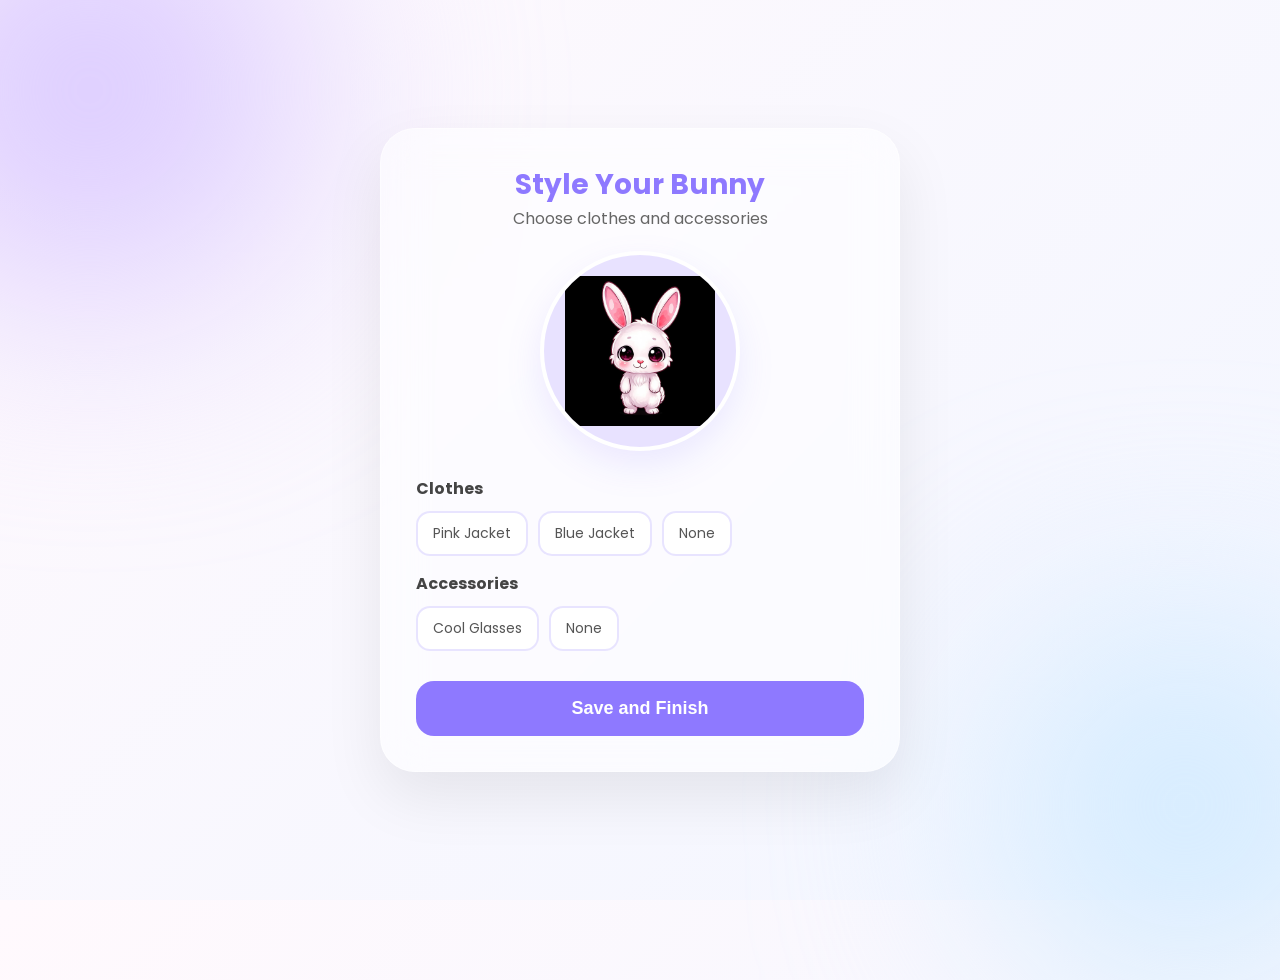
==== pages/bunny-creator.html @ 3055d438 "home page" ====
<!doctype html>
<html lang="en">
  <head>
    <meta charset="UTF-8" />
    <meta name="viewport" content="width=device-width, initial-scale=1.0" />
    <title>Bunnycloud - Customize Your Bunny</title>
    <link rel="stylesheet" href="../css/intro.css" />
    <link rel="stylesheet" href="../css/bunny-creator.css" />
  </head>
  <body>
    <div class="intro">
      <div class="intro-content creator-card">
        <h2 class="creator-title">Style Your Bunny</h2>
        <p class="creator-subtitle">Choose clothes and accessories</p>

        <div class="bunny-preview-container" id="bunnyPreview">
          <img
            src="../images/bunny-base.jpg"
            alt="Base Bunny"
            class="layer base-bunny"
          />

          <img
            src=""
            alt="Jacket"
            id="layerJacket"
            class="layer clothing-layer"
            style="display: none"
          />
          <img
            src=""
            alt="Glasses"
            id="layerGlasses"
            class="layer clothing-layer"
            style="display: none"
          />
        </div>

        <div class="creator-tabs">
          <div class="custom-section">
            <h3>Clothes</h3>
            <div class="options-grid">
              <button
                class="style-option"
                data-type="jacket"
                data-src="../images/jacket1.png"
              >
                Pink Jacket
              </button>
              <button
                class="style-option"
                data-type="jacket"
                data-src="../images/jacket2.png"
              >
                Blue Jacket
              </button>
              <button class="style-option" data-type="jacket" data-src="">
                None
              </button>
            </div>
          </div>

          <div class="custom-section">
            <h3>Accessories</h3>
            <div class="options-grid">
              <button
                class="style-option"
                data-type="glasses"
                data-src="../images/glasses1.png"
              >
                Cool Glasses
              </button>
              <button class="style-option" data-type="glasses" data-src="">
                None
              </button>
            </div>
          </div>
        </div>

        <button id="finishButton">Save and Finish</button>
      </div>
    </div>

    <script src="../js/bunny-creator.js"></script>
  </body>
</html>
---- css/intro.css ----
@import url("https://fonts.googleapis.com/css2?family=Poppins:wght@300;400;500;600;700&display=swap");

* {
  margin: 0;
  padding: 0;
  box-sizing: border-box;
}

body {
  font-family: "Poppins", sans-serif;
  overflow: hidden;
  background: linear-gradient(135deg, #fff9fd, #f2f6ff);
}

/* 1. SPLASH SCREEN (Uvítacia obrazovka) */
.splash-container {
  position: fixed;
  top: 0;
  left: 0;
  width: 100%;
  height: 100vh;
  background: #ffffff;
  display: flex;
  justify-content: center;
  align-items: center;
  z-index: 9999;
  transition:
    opacity 0.8s ease,
    visibility 0.8s ease; /* Plynulejšie zmiznutie */
}

.splash-logo-wrapper {
  text-align: center;
  animation: zoomAndFadeIn 1.5s ease-in-out forwards;
}

/* Tvoje zväčšené logo na úvodnej obrazovke */
.bunny-logo-img {
  width: 320px; /* Tu sme ho zväčšili z 180px na 320px */
  height: auto;
  border-radius: 35px;
  margin-bottom: 25px;
  box-shadow: 0 20px 50px rgba(142, 121, 255, 0.12);
}

.splash-title {
  font-size: 42px;
  font-weight: 700;
  color: #8e79ff;
  letter-spacing: -1px;
}

/* 2. INTRO (Hlavná obrazovka po načítaní) */
.intro {
  width: 100%;
  height: 100vh;
  display: flex;
  justify-content: center;
  align-items: center;
  position: relative;
  transition: opacity 0.8s ease;
}

/* Rozmazané pastelové kruhy na pozadí */
.intro::before {
  content: "";
  position: absolute;
  width: 420px;
  height: 420px;
  background: #d9c8ff;
  border-radius: 50%;
  filter: blur(120px);
  top: -120px;
  left: -120px;
  animation: float1 12s ease-in-out infinite;
}

.intro::after {
  content: "";
  position: absolute;
  width: 350px;
  height: 350px;
  background: #cde9ff;
  border-radius: 50%;
  filter: blur(120px);
  bottom: -80px;
  right: -80px;
  animation: float2 10s ease-in-out infinite;
}

/* Biela karta v strede */
.intro-content {
  position: relative;
  z-index: 2;
  width: 470px;
  padding: 45px;
  border-radius: 35px;
  background: rgba(255, 255, 255, 0.55);
  backdrop-filter: blur(22px);
  border: 1px solid rgba(255, 255, 255, 0.45);
  box-shadow: 0 25px 60px rgba(0, 0, 0, 0.08);
  text-align: center;
  animation: fadeUp 1.1s ease;
}

/* Tvoje logo na bielej karte - tiež zväčšené */
.intro-logo-img {
  width: 140px; /* Tu sme ho zväčšili z 90px na 140px */
  height: auto;
  border-radius: 20px;
  margin-bottom: 20px;
  box-shadow: 0 10px 25px rgba(142, 121, 255, 0.1);
}

.logo {
  font-size: 48px;
  font-weight: 700;
  color: #8e79ff;
  letter-spacing: -2px;
}

.subtitle {
  margin-top: 10px;
  color: #555;
  font-size: 18px;
  line-height: 1.6;
}

#startButton {
  margin-top: 35px;
  width: 100%;
  height: 58px;
  border: none;
  border-radius: 18px;
  background: #8e79ff;
  color: white;
  font-size: 18px;
  font-weight: 600;
  cursor: pointer;
  transition: 0.35s;
}

#startButton:hover {
  transform: translateY(-4px);
  box-shadow: 0 15px 35px rgba(142, 121, 255, 0.35);
}

/* Pomocné triedy pre JavaScript prechody */
.hidden {
  opacity: 0;
  visibility: hidden;
  pointer-events: none;
}

/* ANIMÁCIE */
@keyframes fadeUp {
  from {
    opacity: 0;
    transform: translateY(40px);
  }
  to {
    opacity: 1;
    transform: translateY(0);
  }
}

@keyframes zoomAndFadeIn {
  0% {
    opacity: 0;
    transform: scale(0.85);
  }
  50% {
    opacity: 1;
    transform: scale(1);
  }
  100% {
    opacity: 1;
    transform: scale(1.02);
  }
}

@keyframes float1 {
  0% {
    transform: translate(0, 0);
  }
  50% {
    transform: translate(40px, 30px);
  }
  100% {
    transform: translate(0, 0);
  }
}

@keyframes float2 {
  0% {
    transform: translate(0, 0);
  }
  50% {
    transform: translate(-35px, -25px);
  }
  100% {
    transform: translate(0, 0);
  }
}
---- css/bunny-creator.css ----
.creator-card {
  width: 520px !important;
  padding: 35px !important;
}

.creator-title {
  font-size: 28px;
  color: #8e79ff;
  font-weight: 700;
}

.creator-subtitle {
  color: #666;
  font-size: 16px;
  margin-bottom: 20px;
}

/* Kontajner, v ktorom sa ukladajú vrstvy na seba */
.bunny-preview-container {
  width: 200px;
  height: 200px;
  margin: 0 auto 25px;
  background: #e8e2ff; /* Základná fialkastá farba */
  border-radius: 50%;
  position: relative;
  overflow: hidden;
  border: 4px solid white;
  box-shadow: 0 15px 35px rgba(142, 121, 255, 0.15);
}

/* Všetky vrstvy sú na sebe */
.layer {
  position: absolute;
  top: 50%;
  left: 50%;
  transform: translate(-50%, -50%);
  width: 150px;
  height: auto;
  transition: all 0.3s ease;
}

.base-bunny {
  z-index: 1;
}

.clothing-layer {
  z-index: 2; /* Oblečenie ide pred zajačika */
}

.creator-tabs {
  text-align: left;
  margin-bottom: 30px;
}

.custom-section h3 {
  font-size: 16px;
  color: #444;
  margin-bottom: 10px;
  margin-top: 15px;
}

.options-grid {
  display: flex;
  gap: 10px;
}

.style-option {
  background: white;
  border: 2px solid rgba(142, 121, 255, 0.2);
  padding: 10px 15px;
  border-radius: 14px;
  cursor: pointer;
  font-family: "Poppins", sans-serif;
  font-size: 14px;
  color: #555;
  transition: 0.2s;
}

.style-option:hover {
  border-color: #8e79ff;
  color: #8e79ff;
}

.style-option.active {
  background: #8e79ff;
  border-color: #8e79ff;
  color: white;
}

#finishButton {
  width: 100%;
  height: 55px;
  border: none;
  border-radius: 18px;
  background: #8e79ff;
  color: white;
  font-size: 18px;
  font-weight: 600;
  cursor: pointer;
  transition: 0.3s;
}
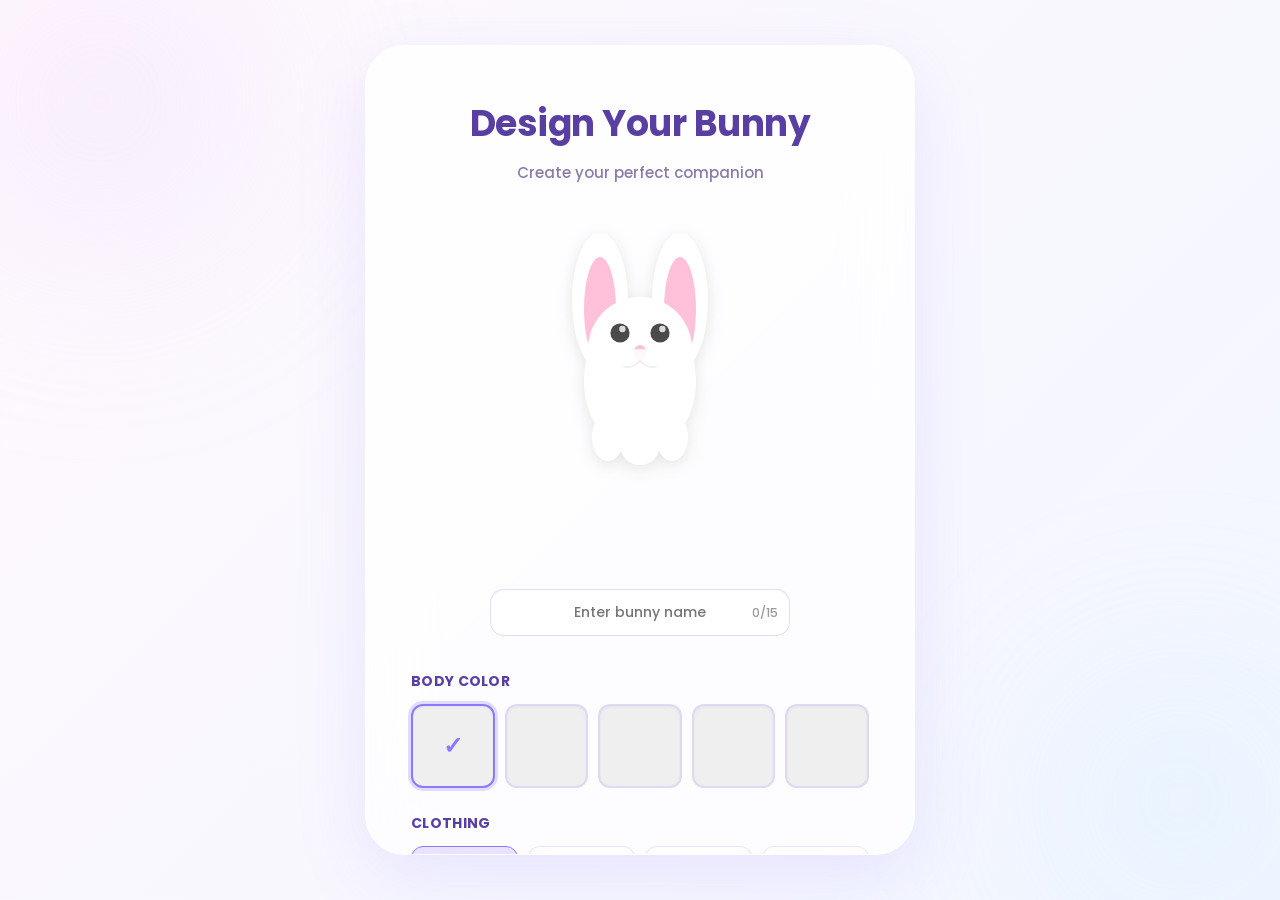
==== commit f64f741e: "add" ====
--- a/pages/bunny-creator.html
+++ b/pages/bunny-creator.html
@@ -3,81 +3,180 @@
   <head>
     <meta charset="UTF-8" />
     <meta name="viewport" content="width=device-width, initial-scale=1.0" />
-    <title>Bunnycloud - Customize Your Bunny</title>
+    <title>Bunnycloud - Create Your Bunny</title>
     <link rel="stylesheet" href="../css/intro.css" />
     <link rel="stylesheet" href="../css/bunny-creator.css" />
+    <link
+      href="https://fonts.googleapis.com/css2?family=Poppins:wght@300;400;500;600;700&display=swap"
+      rel="stylesheet"
+    />
   </head>
   <body>
-    <div class="intro">
-      <div class="intro-content creator-card">
-        <h2 class="creator-title">Style Your Bunny</h2>
-        <p class="creator-subtitle">Choose clothes and accessories</p>
-
-        <div class="bunny-preview-container" id="bunnyPreview">
-          <img
-            src="../images/bunny-base.jpg"
-            alt="Base Bunny"
-            class="layer base-bunny"
-          />
-
-          <img
-            src=""
-            alt="Jacket"
-            id="layerJacket"
-            class="layer clothing-layer"
-            style="display: none"
-          />
-          <img
-            src=""
-            alt="Glasses"
-            id="layerGlasses"
-            class="layer clothing-layer"
-            style="display: none"
-          />
+    <div class="creator-container">
+      <div class="creator-card">
+        <!-- Header -->
+        <div class="creator-header">
+          <h1 class="creator-title">Design Your Bunny</h1>
+          <p class="creator-subtitle">Create your perfect companion</p>
         </div>
 
-        <div class="creator-tabs">
-          <div class="custom-section">
-            <h3>Clothes</h3>
+        <!-- Bunny Preview -->
+        <div class="bunny-section">
+          <div class="bunny-preview-box">
+            <!-- SVG Bunny Avatar -->
+            <svg viewBox="0 0 300 380" class="bunny-svg" id="bunnySVG">
+              <!-- Body -->
+              <ellipse cx="150" cy="180" rx="70" ry="90" id="bunnyBody" fill="#ffffff" stroke="none" />
+              
+              <!-- Left Ear -->
+              <g id="earLeft">
+                <ellipse cx="100" cy="80" rx="35" ry="85" id="earLeftOuter" fill="#ffffff" stroke="none" />
+                <ellipse cx="100" cy="90" rx="20" ry="65" id="earLeftInner" fill="#ffc0d9" stroke="none" />
+              </g>
+              
+              <!-- Right Ear -->
+              <g id="earRight">
+                <ellipse cx="200" cy="80" rx="35" ry="85" id="earRightOuter" fill="#ffffff" stroke="none" />
+                <ellipse cx="200" cy="90" rx="20" ry="65" id="earRightInner" fill="#ffc0d9" stroke="none" />
+              </g>
+              
+              <!-- Head Circle -->
+              <circle cx="150" cy="140" r="65" id="bunnyHead" fill="#ffffff" stroke="none" />
+              
+              <!-- Eyes -->
+              <g id="eyes">
+                <circle cx="125" cy="120" r="12" id="eyeLeft" fill="#4a4a4a" stroke="none" />
+                <circle cx="175" cy="120" r="12" id="eyeRight" fill="#4a4a4a" stroke="none" />
+                <!-- Eye shine -->
+                <circle cx="128" cy="115" r="4" id="shineLeft" fill="#ffffff" stroke="none" opacity="0.8" />
+                <circle cx="178" cy="115" r="4" id="shineRight" fill="#ffffff" stroke="none" opacity="0.8" />
+              </g>
+              
+              <!-- Nose -->
+              <ellipse cx="150" cy="145" rx="8" ry="10" id="bunnyNose" fill="#ffc0d9" stroke="none" />
+              
+              <!-- Mouth -->
+              <g id="mouth">
+                <path d="M 150 155 Q 140 165 130 162" stroke="#4a4a4a" stroke-width="2" fill="none" stroke-linecap="round" />
+                <path d="M 150 155 Q 160 165 170 162" stroke="#4a4a4a" stroke-width="2" fill="none" stroke-linecap="round" />
+              </g>
+              
+              <!-- Body accent (belly) -->
+              <ellipse cx="150" cy="200" rx="45" ry="60" id="bunnyBelly" fill="#ffffff" opacity="0.9" stroke="none" />
+              
+              <!-- Tail -->
+              <circle cx="150" cy="260" r="25" id="bunnyTail" fill="#ffffff" stroke="none" />
+              
+              <!-- Paws -->
+              <g id="paws">
+                <ellipse cx="110" cy="250" rx="20" ry="30" id="pawLeft" fill="#ffffff" stroke="none" />
+                <ellipse cx="190" cy="250" rx="20" ry="30" id="pawRight" fill="#ffffff" stroke="none" />
+              </g>
+              
+              <!-- Clothing Layer - Shirt -->
+              <g id="clothingShirt" opacity="0" pointer-events="none">
+                <rect x="105" y="170" width="90" height="80" rx="10" id="shirtBody" fill="#ff69b4" stroke="none" />
+                <ellipse cx="135" cy="175" rx="8" ry="12" id="shirtSleeveLeft" fill="#ff69b4" stroke="none" />
+                <ellipse cx="165" cy="175" rx="8" ry="12" id="shirtSleeveRight" fill="#ff69b4" stroke="none" />
+              </g>
+              
+              <!-- Clothing Layer - Hoodie -->
+              <g id="clothingHoodie" opacity="0" pointer-events="none">
+                <path d="M 100 160 Q 100 140 150 130 Q 200 140 200 160 L 200 240 Q 200 250 190 250 L 110 250 Q 100 250 100 240 Z" id="hoodieBody" fill="#9370db" stroke="none" />
+                <circle cx="120" cy="170" r="8" id="hoodieTieLeft" fill="#9370db" stroke="none" />
+                <circle cx="180" cy="170" r="8" id="hoodieTieRight" fill="#9370db" stroke="none" />
+              </g>
+              
+              <!-- Clothing Layer - Dress -->
+              <g id="clothingDress" opacity="0" pointer-events="none">
+                <path d="M 110 180 L 95 280 Q 95 290 105 290 L 195 290 Q 205 290 205 280 L 190 180 Z" id="dressBody" fill="#ff1493" stroke="none" />
+                <path d="M 115 190 L 110 280" stroke="#ff69b4" stroke-width="2" fill="none" />
+                <path d="M 150 190 L 150 280" stroke="#ff69b4" stroke-width="2" fill="none" />
+                <path d="M 185 190 L 190 280" stroke="#ff69b4" stroke-width="2" fill="none" />
+              </g>
+              
+              <!-- Accessories - Glasses -->
+              <g id="accessoriesGlasses" opacity="0" pointer-events="none">
+                <g id="glassFrame">
+                  <rect x="105" y="105" width="25" height="20" rx="5" id="glassLeftFrame" fill="none" stroke="#333333" stroke-width="2" />
+                  <rect x="170" y="105" width="25" height="20" rx="5" id="glassRightFrame" fill="none" stroke="#333333" stroke-width="2" />
+                  <line x1="130" y1="115" x2="170" y2="115" stroke="#333333" stroke-width="2" />
+                </g>
+              </g>
+              
+              <!-- Accessories - Crown -->
+              <g id="accessoriesCrown" opacity="0" pointer-events="none">
+                <path d="M 100 60 L 120 40 L 135 50 L 150 30 L 165 50 L 180 40 L 200 60 L 195 75 L 105 75 Z" id="crownBody" fill="#ffd700" stroke="none" />
+                <circle cx="120" cy="35" r="5" id="crownJewel1" fill="#ff1493" stroke="none" />
+                <circle cx="150" cy="25" r="6" id="crownJewel2" fill="#ff1493" stroke="none" />
+                <circle cx="180" cy="35" r="5" id="crownJewel3" fill="#ff1493" stroke="none" />
+              </g>
+              
+              <!-- Accessories - Headphones -->
+              <g id="accessoriesHeadphones" opacity="0" pointer-events="none">
+                <path d="M 120 85 Q 120 60 150 60 Q 180 60 180 85" id="headphonesArc" fill="none" stroke="#333333" stroke-width="4" stroke-linecap="round" />
+                <circle cx="120" cy="90" r="12" id="headphonesLeft" fill="#333333" stroke="none" />
+                <circle cx="180" cy="90" r="12" id="headphonesRight" fill="#333333" stroke="none" />
+                <circle cx="120" cy="90" r="6" id="headphonesLeftSpeaker" fill="#ff1493" stroke="none" />
+                <circle cx="180" cy="90" r="6" id="headphonesRightSpeaker" fill="#ff1493" stroke="none" />
+              </g>
+            </svg>
+          </div>
+
+          <!-- Bunny Name Input -->
+          <div class="bunny-name-input">
+            <input
+              type="text"
+              id="bunnyName"
+              placeholder="Enter bunny name"
+              maxlength="15"
+            />
+            <span class="char-count"><span id="charCount">0</span>/15</span>
+          </div>
+        </div>
+
+        <!-- Customization Options -->
+        <div class="creator-options">
+          <!-- Body Color -->
+          <div class="creator-section">
+            <h3 class="section-title">Body Color</h3>
             <div class="options-grid">
-              <button
-                class="style-option"
-                data-type="jacket"
-                data-src="../images/jacket1.png"
-              >
-                Pink Jacket
-              </button>
-              <button
-                class="style-option"
-                data-type="jacket"
-                data-src="../images/jacket2.png"
-              >
-                Blue Jacket
-              </button>
-              <button class="style-option" data-type="jacket" data-src="">
-                None
-              </button>
+              <button class="color-option active" data-bodycolor="#ffffff" data-innerearscolor="#ffc0d9" title="White"></button>
+              <button class="color-option" data-bodycolor="#fff5f7" data-innerearscolor="#ffb3d9" title="Cream"></button>
+              <button class="color-option" data-bodycolor="#ffe4e1" data-innerearscolor="#ff99b3" title="Blush"></button>
+              <button class="color-option" data-bodycolor="#f0f8ff" data-innerearscolor="#b3d9ff" title="Alice Blue"></button>
+              <button class="color-option" data-bodycolor="#fffacd" data-innerearscolor="#ffeb99" title="Lemon"></button>
             </div>
           </div>
 
-          <div class="custom-section">
-            <h3>Accessories</h3>
-            <div class="options-grid">
-              <button
-                class="style-option"
-                data-type="glasses"
-                data-src="../images/glasses1.png"
-              >
-                Cool Glasses
-              </button>
-              <button class="style-option" data-type="glasses" data-src="">
-                None
-              </button>
+          <!-- Clothing -->
+          <div class="creator-section">
+            <h3 class="section-title">Clothing</h3>
+            <div class="options-grid-buttons">
+              <button class="clothing-btn active" data-clothing="none">None</button>
+              <button class="clothing-btn" data-clothing="shirt">Shirt</button>
+              <button class="clothing-btn" data-clothing="hoodie">Hoodie</button>
+              <button class="clothing-btn" data-clothing="dress">Dress</button>
+            </div>
+          </div>
+
+          <!-- Accessories -->
+          <div class="creator-section">
+            <h3 class="section-title">Accessories</h3>
+            <div class="options-grid-buttons">
+              <button class="accessories-btn active" data-accessories="none">None</button>
+              <button class="accessories-btn" data-accessories="glasses">Glasses</button>
+              <button class="accessories-btn" data-accessories="crown">Crown</button>
+              <button class="accessories-btn" data-accessories="headphones">Headphones</button>
             </div>
           </div>
         </div>
 
-        <button id="finishButton">Save and Finish</button>
+        <!-- Action Buttons -->
+        <div class="creator-actions">
+          <button id="randomButton" class="btn btn-secondary">Randomize</button>
+          <button id="finishButton" class="btn btn-primary">Save and Continue</button>
+        </div>
       </div>
     </div>
 
--- a/css/intro.css
+++ b/css/intro.css
@@ -95,12 +95,14 @@
   width: 470px;
   padding: 45px;
   border-radius: 35px;
-  background: rgba(255, 255, 255, 0.55);
-  backdrop-filter: blur(22px);
-  border: 1px solid rgba(255, 255, 255, 0.45);
-  box-shadow: 0 25px 60px rgba(0, 0, 0, 0.08);
+  background: rgba(255, 255, 255, 0.65);
+  backdrop-filter: blur(30px);
+  -webkit-backdrop-filter: blur(30px);
+  border: 1.5px solid rgba(255, 255, 255, 0.6);
+  box-shadow: 0 20px 60px rgba(142, 121, 255, 0.12), inset 0 1px 0 rgba(255, 255, 255, 0.6);
   text-align: center;
   animation: fadeUp 1.1s ease;
+  transition: all 0.3s ease;
 }
 
 /* Tvoje logo na bielej karte - tiež zväčšené */
--- a/css/bunny-creator.css
+++ b/css/bunny-creator.css
@@ -1,101 +1,406 @@
+/* ===== BUNNY CREATOR PAGE ===== */
+
+.creator-container {
+  position: fixed;
+  top: 0;
+  left: 0;
+  width: 100%;
+  height: 100vh;
+  background: linear-gradient(135deg, #fff9fd 0%, #f2f6ff 100%);
+  display: flex;
+  justify-content: center;
+  align-items: center;
+  overflow-y: auto;
+  overflow-x: hidden;
+  padding: 20px;
+  animation: backgroundShift 12s ease-in-out infinite;
+}
+
+@keyframes backgroundShift {
+  0%, 100% {
+    background: linear-gradient(135deg, #fff9fd 0%, #f2f6ff 100%);
+  }
+  50% {
+    background: linear-gradient(135deg, #fdf5f9 0%, #f0f4ff 100%);
+  }
+}
+
+/* Decorative background circles */
+.creator-container::before {
+  content: "";
+  position: absolute;
+  width: 500px;
+  height: 500px;
+  background: radial-gradient(circle, rgba(235, 213, 255, 0.4) 0%, transparent 70%);
+  border-radius: 50%;
+  filter: blur(80px);
+  top: -150px;
+  left: -150px;
+  animation: float1 15s ease-in-out infinite;
+  pointer-events: none;
+}
+
+.creator-container::after {
+  content: "";
+  position: absolute;
+  width: 400px;
+  height: 400px;
+  background: radial-gradient(circle, rgba(191, 234, 255, 0.3) 0%, transparent 70%);
+  border-radius: 50%;
+  filter: blur(80px);
+  bottom: -100px;
+  right: -100px;
+  animation: float2 18s ease-in-out infinite;
+  pointer-events: none;
+}
+
+/* Main card */
 .creator-card {
-  width: 520px !important;
-  padding: 35px !important;
+  position: relative;
+  z-index: 2;
+  width: 100%;
+  max-width: 550px;
+  padding: 50px 45px;
+  border-radius: 40px;
+  background: rgba(255, 255, 255, 0.75);
+  backdrop-filter: blur(30px);
+  -webkit-backdrop-filter: blur(30px);
+  border: 1.5px solid rgba(255, 255, 255, 0.8);
+  box-shadow: 0 20px 70px rgba(142, 121, 255, 0.15), inset 0 1px 0 rgba(255, 255, 255, 0.7);
+  animation: slideIn 0.8s cubic-bezier(0.34, 1.56, 0.64, 1);
+  max-height: 90vh;
+  overflow-y: auto;
+}
+
+/* Header */
+.creator-header {
+  text-align: center;
+  margin-bottom: 30px;
 }
 
 .creator-title {
-  font-size: 28px;
-  color: #8e79ff;
+  font-size: 36px;
   font-weight: 700;
+  color: #5a3fa3;
+  margin: 0 0 10px 0;
+  letter-spacing: -0.5px;
 }
 
 .creator-subtitle {
-  color: #666;
-  font-size: 16px;
-  margin-bottom: 20px;
-}
-
-/* Kontajner, v ktorom sa ukladajú vrstvy na seba */
-.bunny-preview-container {
-  width: 200px;
-  height: 200px;
+  font-size: 15px;
+  color: #8b7ba8;
+  margin: 0;
+  font-weight: 500;
+}
+
+/* Bunny Section */
+.bunny-section {
+  text-align: center;
+  margin-bottom: 35px;
+}
+
+.bunny-preview-box {
+  width: 100%;
+  max-width: 280px;
+  height: 350px;
   margin: 0 auto 25px;
-  background: #e8e2ff; /* Základná fialkastá farba */
-  border-radius: 50%;
+  background: transparent;
+  border-radius: 30px;
+  display: flex;
+  align-items: center;
+  justify-content: center;
+  padding: 20px;
+  animation: scaleIn 0.6s cubic-bezier(0.34, 1.56, 0.64, 1);
+}
+
+.bunny-svg {
+  width: 100%;
+  height: 100%;
+  max-width: 280px;
+  max-height: 350px;
+  filter: drop-shadow(0 4px 8px rgba(0, 0, 0, 0.1));
+  animation: bunnyFloat 3s ease-in-out infinite;
+}
+
+@keyframes bunnyFloat {
+  0%, 100% {
+    transform: translateY(0);
+  }
+  50% {
+    transform: translateY(-10px);
+  }
+}
+
+/* Bunny Name Input */
+.bunny-name-input {
+  position: relative;
+  width: 100%;
+  max-width: 300px;
+  margin: 0 auto;
+}
+
+.bunny-name-input input {
+  width: 100%;
+  padding: 12px 16px;
+  border: 1.5px solid rgba(185, 166, 255, 0.4);
+  border-radius: 14px;
+  background: rgba(255, 255, 255, 0.6);
+  font-family: "Poppins", sans-serif;
+  font-size: 14px;
+  color: #333;
+  text-align: center;
+  font-weight: 500;
+  outline: none;
+  transition: all 0.3s ease;
+}
+
+.bunny-name-input input:focus {
+  border-color: #b9a6ff;
+  background: rgba(255, 255, 255, 0.9);
+  box-shadow: 0 0 0 3px rgba(185, 166, 255, 0.15);
+}
+
+.char-count {
+  position: absolute;
+  right: 12px;
+  top: 50%;
+  transform: translateY(-50%);
+  font-size: 12px;
+  color: #999;
+  font-weight: 500;
+}
+
+/* Customization Options */
+.creator-options {
+  display: flex;
+  flex-direction: column;
+  gap: 25px;
+  margin-bottom: 30px;
+}
+
+.creator-section {
+  display: flex;
+  flex-direction: column;
+  gap: 12px;
+}
+
+.section-title {
+  font-size: 14px;
+  font-weight: 700;
+  color: #5a3fa3;
+  margin: 0;
+  letter-spacing: 0.3px;
+  text-transform: uppercase;
+}
+
+/* Color Grid */
+.options-grid {
+  display: grid;
+  grid-template-columns: repeat(auto-fit, minmax(55px, 1fr));
+  gap: 10px;
+}
+
+.color-option {
+  aspect-ratio: 1;
+  border: 2.5px solid rgba(185, 166, 255, 0.3);
+  border-radius: 12px;
+  cursor: pointer;
+  transition: all 0.3s ease;
   position: relative;
   overflow: hidden;
-  border: 4px solid white;
-  box-shadow: 0 15px 35px rgba(142, 121, 255, 0.15);
-}
-
-/* Všetky vrstvy sú na sebe */
-.layer {
+  box-shadow: inset 0 1px 3px rgba(0, 0, 0, 0.05);
+}
+
+.color-option:hover {
+  border-color: rgba(185, 166, 255, 0.7);
+  transform: scale(1.05);
+}
+
+.color-option.active {
+  border-color: #8d78ff;
+  box-shadow: 0 0 0 3px rgba(141, 120, 255, 0.25), inset 0 1px 3px rgba(0, 0, 0, 0.05);
+}
+
+.color-option::after {
+  content: "✓";
   position: absolute;
   top: 50%;
   left: 50%;
   transform: translate(-50%, -50%);
-  width: 150px;
-  height: auto;
+  font-size: 24px;
+  color: #8d78ff;
+  font-weight: bold;
+  opacity: 0;
+  transition: opacity 0.3s ease;
+}
+
+.color-option.active::after {
+  opacity: 1;
+}
+
+/* Button Options Grid */
+.options-grid-buttons {
+  display: grid;
+  grid-template-columns: repeat(auto-fit, minmax(90px, 1fr));
+  gap: 10px;
+}
+
+.clothing-btn,
+.accessories-btn {
+  padding: 10px 14px;
+  border: 1.5px solid rgba(185, 166, 255, 0.3);
+  border-radius: 12px;
+  background: rgba(255, 255, 255, 0.5);
+  font-family: "Poppins", sans-serif;
+  font-size: 13px;
+  font-weight: 500;
+  color: #555;
+  cursor: pointer;
   transition: all 0.3s ease;
-}
-
-.base-bunny {
-  z-index: 1;
-}
-
-.clothing-layer {
-  z-index: 2; /* Oblečenie ide pred zajačika */
-}
-
-.creator-tabs {
-  text-align: left;
-  margin-bottom: 30px;
-}
-
-.custom-section h3 {
-  font-size: 16px;
-  color: #444;
-  margin-bottom: 10px;
-  margin-top: 15px;
-}
-
-.options-grid {
+  text-align: center;
+}
+
+.clothing-btn:hover,
+.accessories-btn:hover {
+  border-color: #b9a6ff;
+  background: rgba(255, 255, 255, 0.8);
+  transform: translateY(-2px);
+}
+
+.clothing-btn.active,
+.accessories-btn.active {
+  border-color: #8d78ff;
+  background: linear-gradient(135deg, rgba(185, 166, 255, 0.3) 0%, rgba(141, 120, 255, 0.2) 100%);
+  color: #5a3fa3;
+  font-weight: 600;
+}
+
+/* Action Buttons */
+.creator-actions {
   display: flex;
-  gap: 10px;
-}
-
-.style-option {
-  background: white;
-  border: 2px solid rgba(142, 121, 255, 0.2);
-  padding: 10px 15px;
+  gap: 12px;
+}
+
+.btn {
+  flex: 1;
+  padding: 14px 20px;
+  border: none;
   border-radius: 14px;
-  cursor: pointer;
   font-family: "Poppins", sans-serif;
   font-size: 14px;
-  color: #555;
-  transition: 0.2s;
-}
-
-.style-option:hover {
-  border-color: #8e79ff;
-  color: #8e79ff;
-}
-
-.style-option.active {
-  background: #8e79ff;
-  border-color: #8e79ff;
-  color: white;
-}
-
-#finishButton {
-  width: 100%;
-  height: 55px;
-  border: none;
-  border-radius: 18px;
-  background: #8e79ff;
-  color: white;
-  font-size: 18px;
   font-weight: 600;
   cursor: pointer;
-  transition: 0.3s;
-}
+  transition: all 0.35s cubic-bezier(0.34, 1.56, 0.64, 1);
+  position: relative;
+  overflow: hidden;
+}
+
+.btn-primary {
+  background: linear-gradient(135deg, #b9a6ff 0%, #8d78ff 100%);
+  color: white;
+  box-shadow: 0 8px 20px rgba(141, 120, 255, 0.3);
+}
+
+.btn-primary:hover {
+  transform: translateY(-3px);
+  box-shadow: 0 12px 30px rgba(141, 120, 255, 0.45);
+}
+
+.btn-primary:active {
+  transform: translateY(-1px);
+}
+
+.btn-secondary {
+  background: rgba(255, 255, 255, 0.7);
+  color: #5a3fa3;
+  border: 1.5px solid rgba(185, 166, 255, 0.4);
+  box-shadow: none;
+}
+
+.btn-secondary:hover {
+  background: rgba(255, 255, 255, 0.9);
+  border-color: #b9a6ff;
+  transform: translateY(-2px);
+}
+
+/* Scrollbar */
+.creator-card::-webkit-scrollbar {
+  width: 6px;
+}
+
+.creator-card::-webkit-scrollbar-track {
+  background: rgba(185, 166, 255, 0.1);
+  border-radius: 3px;
+}
+
+.creator-card::-webkit-scrollbar-thumb {
+  background: rgba(185, 166, 255, 0.4);
+  border-radius: 3px;
+}
+
+.creator-card::-webkit-scrollbar-thumb:hover {
+  background: rgba(185, 166, 255, 0.6);
+}
+
+/* Animations */
+@keyframes slideIn {
+  0% {
+    opacity: 0;
+    transform: translateY(50px);
+  }
+  100% {
+    opacity: 1;
+    transform: translateY(0);
+  }
+}
+
+@keyframes scaleIn {
+  0% {
+    transform: scale(0.3);
+    opacity: 0;
+  }
+  100% {
+    transform: scale(1);
+    opacity: 1;
+  }
+}
+
+@keyframes float1 {
+  0% {
+    transform: translate(0, 0);
+  }
+  50% {
+    transform: translate(40px, 30px);
+  }
+  100% {
+    transform: translate(0, 0);
+  }
+}
+
+@keyframes float2 {
+  0% {
+    transform: translate(0, 0);
+  }
+  50% {
+    transform: translate(-35px, -25px);
+  }
+  100% {
+    transform: translate(0, 0);
+  }
+}
+
+/* Responsive */
+@media (max-width: 480px) {
+  .creator-card {
+    padding: 35px 25px;
+    border-radius: 30px;
+  }
+
+  .creator-title {
+    font-size: 28px;
+  }
+
+  .options-grid-buttons {
+    grid-template-columns: repeat(auto-fit, minmax(80px, 1fr));
+  }
+}
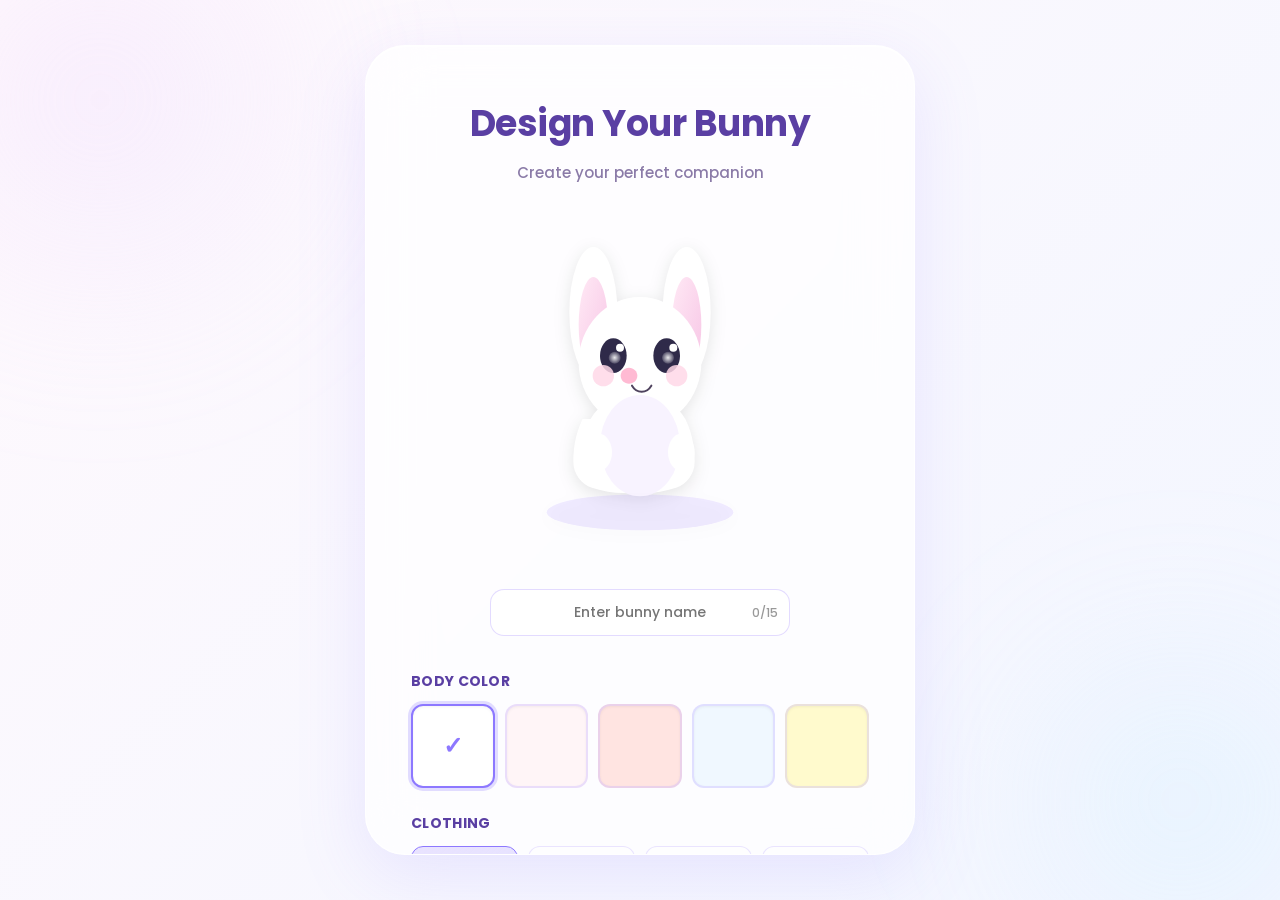
==== commit 37a6fe29: "new update" ====
--- a/pages/bunny-creator.html
+++ b/pages/bunny-creator.html
@@ -24,101 +24,233 @@
         <div class="bunny-section">
           <div class="bunny-preview-box">
             <!-- SVG Bunny Avatar -->
-            <svg viewBox="0 0 300 380" class="bunny-svg" id="bunnySVG">
-              <!-- Body -->
-              <ellipse cx="150" cy="180" rx="70" ry="90" id="bunnyBody" fill="#ffffff" stroke="none" />
-              
-              <!-- Left Ear -->
+            <svg
+              viewBox="0 0 360 420"
+              class="bunny-svg"
+              id="bunnySVG"
+              xmlns="http://www.w3.org/2000/svg"
+            >
+              <defs>
+                <linearGradient
+                  id="earGradientCreator"
+                  x1="0"
+                  y1="0"
+                  x2="1"
+                  y2="1"
+                >
+                  <stop offset="0%" stop-color="#ffe9f5" />
+                  <stop offset="100%" stop-color="#f7c5e5" />
+                </linearGradient>
+                <radialGradient id="eyeGlowCreator" cx="50%" cy="50%" r="60%">
+                  <stop offset="0%" stop-color="#ffffff" stop-opacity="0.9" />
+                  <stop offset="100%" stop-color="#ffffff" stop-opacity="0" />
+                </radialGradient>
+              </defs>
+
+              <ellipse
+                cx="180"
+                cy="395"
+                rx="140"
+                ry="27"
+                fill="rgba(147, 117, 255, 0.14)"
+              />
+
               <g id="earLeft">
-                <ellipse cx="100" cy="80" rx="35" ry="85" id="earLeftOuter" fill="#ffffff" stroke="none" />
-                <ellipse cx="100" cy="90" rx="20" ry="65" id="earLeftInner" fill="#ffc0d9" stroke="none" />
-              </g>
-              
-              <!-- Right Ear -->
+                <ellipse
+                  id="earLeftOuter"
+                  cx="110"
+                  cy="95"
+                  rx="36"
+                  ry="98"
+                  fill="#ffffff"
+                />
+                <ellipse
+                  id="earLeftInner"
+                  cx="110"
+                  cy="114"
+                  rx="22"
+                  ry="72"
+                  fill="url(#earGradientCreator)"
+                />
+              </g>
               <g id="earRight">
-                <ellipse cx="200" cy="80" rx="35" ry="85" id="earRightOuter" fill="#ffffff" stroke="none" />
-                <ellipse cx="200" cy="90" rx="20" ry="65" id="earRightInner" fill="#ffc0d9" stroke="none" />
-              </g>
-              
-              <!-- Head Circle -->
-              <circle cx="150" cy="140" r="65" id="bunnyHead" fill="#ffffff" stroke="none" />
-              
-              <!-- Eyes -->
+                <ellipse
+                  id="earRightOuter"
+                  cx="250"
+                  cy="95"
+                  rx="36"
+                  ry="98"
+                  fill="#ffffff"
+                />
+                <ellipse
+                  id="earRightInner"
+                  cx="250"
+                  cy="114"
+                  rx="22"
+                  ry="72"
+                  fill="url(#earGradientCreator)"
+                />
+              </g>
+
+              <g id="bunnyHead">
+                <ellipse
+                  id="bunnyHeadShape"
+                  cx="180"
+                  cy="170"
+                  rx="92"
+                  ry="98"
+                  fill="#ffffff"
+                />
+                <ellipse cx="180" cy="170" rx="80" ry="84" fill="#ffffff" />
+              </g>
+
               <g id="eyes">
-                <circle cx="125" cy="120" r="12" id="eyeLeft" fill="#4a4a4a" stroke="none" />
-                <circle cx="175" cy="120" r="12" id="eyeRight" fill="#4a4a4a" stroke="none" />
-                <!-- Eye shine -->
-                <circle cx="128" cy="115" r="4" id="shineLeft" fill="#ffffff" stroke="none" opacity="0.8" />
-                <circle cx="178" cy="115" r="4" id="shineRight" fill="#ffffff" stroke="none" opacity="0.8" />
-              </g>
-              
-              <!-- Nose -->
-              <ellipse cx="150" cy="145" rx="8" ry="10" id="bunnyNose" fill="#ffc0d9" stroke="none" />
-              
-              <!-- Mouth -->
-              <g id="mouth">
-                <path d="M 150 155 Q 140 165 130 162" stroke="#4a4a4a" stroke-width="2" fill="none" stroke-linecap="round" />
-                <path d="M 150 155 Q 160 165 170 162" stroke="#4a4a4a" stroke-width="2" fill="none" stroke-linecap="round" />
-              </g>
-              
-              <!-- Body accent (belly) -->
-              <ellipse cx="150" cy="200" rx="45" ry="60" id="bunnyBelly" fill="#ffffff" opacity="0.9" stroke="none" />
-              
-              <!-- Tail -->
-              <circle cx="150" cy="260" r="25" id="bunnyTail" fill="#ffffff" stroke="none" />
-              
-              <!-- Paws -->
+                <ellipse cx="140" cy="160" rx="20" ry="26" fill="#2f2a49" />
+                <ellipse cx="220" cy="160" rx="20" ry="26" fill="#2f2a49" />
+                <circle cx="150" cy="148" r="6" fill="#ffffff" />
+                <circle cx="230" cy="148" r="6" fill="#ffffff" />
+                <circle cx="142" cy="163" r="9" fill="url(#eyeGlowCreator)" />
+                <circle cx="222" cy="163" r="9" fill="url(#eyeGlowCreator)" />
+              </g>
+
+              <path
+                d="M176 190c0 6.5-5.5 12-12.5 12S151 196.5 151 190s5.5-12 12.5-12 12.5 5.5 12.5 12Z"
+                id="bunnyNose"
+                fill="#ffbad3"
+              />
+              <path
+                id="mouth"
+                d="M168 205c7 12 22 12 29 0"
+                stroke="#4f435e"
+                stroke-width="3"
+                stroke-linecap="round"
+                fill="none"
+              />
+              <circle cx="125" cy="190" r="16" fill="#ffd8e8" opacity="0.85" />
+              <circle cx="235" cy="190" r="16" fill="#ffd8e8" opacity="0.85" />
+
+              <g id="bunnyBody">
+                <path
+                  d="M94 255c-12 24-14 48-14 64 0 18 12 34 28 39 16 5 32 8 47 8h32c15 0 31-3 47-8 16-5 28-21 28-39 0-16-2-40-14-64-11-20-33-35-71-35-38 0-60 15-71 35Z"
+                  fill="#ffffff"
+                />
+                <ellipse
+                  cx="180"
+                  cy="295"
+                  rx="60"
+                  ry="76"
+                  fill="#f8f3ff"
+                  opacity="0.95"
+                />
+              </g>
+
               <g id="paws">
-                <ellipse cx="110" cy="250" rx="20" ry="30" id="pawLeft" fill="#ffffff" stroke="none" />
-                <ellipse cx="190" cy="250" rx="20" ry="30" id="pawRight" fill="#ffffff" stroke="none" />
-              </g>
-              
-              <!-- Clothing Layer - Shirt -->
+                <ellipse cx="118" cy="305" rx="20" ry="28" fill="#ffffff" />
+                <ellipse cx="242" cy="305" rx="20" ry="28" fill="#ffffff" />
+              </g>
+
               <g id="clothingShirt" opacity="0" pointer-events="none">
-                <rect x="105" y="170" width="90" height="80" rx="10" id="shirtBody" fill="#ff69b4" stroke="none" />
-                <ellipse cx="135" cy="175" rx="8" ry="12" id="shirtSleeveLeft" fill="#ff69b4" stroke="none" />
-                <ellipse cx="165" cy="175" rx="8" ry="12" id="shirtSleeveRight" fill="#ff69b4" stroke="none" />
-              </g>
-              
-              <!-- Clothing Layer - Hoodie -->
+                <rect
+                  x="118"
+                  y="234"
+                  width="110"
+                  height="78"
+                  rx="20"
+                  fill="#ff7fb3"
+                />
+                <circle cx="140" cy="246" r="10" fill="#ff91c0" />
+                <circle cx="220" cy="246" r="10" fill="#ff91c0" />
+              </g>
+
               <g id="clothingHoodie" opacity="0" pointer-events="none">
-                <path d="M 100 160 Q 100 140 150 130 Q 200 140 200 160 L 200 240 Q 200 250 190 250 L 110 250 Q 100 250 100 240 Z" id="hoodieBody" fill="#9370db" stroke="none" />
-                <circle cx="120" cy="170" r="8" id="hoodieTieLeft" fill="#9370db" stroke="none" />
-                <circle cx="180" cy="170" r="8" id="hoodieTieRight" fill="#9370db" stroke="none" />
-              </g>
-              
-              <!-- Clothing Layer - Dress -->
+                <path
+                  d="M112 236c0-36 46-52 68-48s68 12 68 48v66c0 12-10 22-22 22H134c-12 0-22-10-22-22v-66Z"
+                  fill="#8f69d4"
+                />
+                <path
+                  d="M132 246c8-12 26-18 40-18s32 6 40 18"
+                  stroke="#9ea2ff"
+                  stroke-width="4"
+                  fill="none"
+                  stroke-linecap="round"
+                />
+              </g>
+
               <g id="clothingDress" opacity="0" pointer-events="none">
-                <path d="M 110 180 L 95 280 Q 95 290 105 290 L 195 290 Q 205 290 205 280 L 190 180 Z" id="dressBody" fill="#ff1493" stroke="none" />
-                <path d="M 115 190 L 110 280" stroke="#ff69b4" stroke-width="2" fill="none" />
-                <path d="M 150 190 L 150 280" stroke="#ff69b4" stroke-width="2" fill="none" />
-                <path d="M 185 190 L 190 280" stroke="#ff69b4" stroke-width="2" fill="none" />
-              </g>
-              
-              <!-- Accessories - Glasses -->
+                <path
+                  d="M116 244c-8 24-12 72-12 86 0 8 7 16 15 16h116c8 0 15-8 15-16 0-14-4-62-12-86-8-21-26-30-58-30s-50 9-58 30Z"
+                  fill="#ff65b4"
+                />
+                <path d="M132 260h96" stroke="#ff9ed4" stroke-width="3" />
+              </g>
+
               <g id="accessoriesGlasses" opacity="0" pointer-events="none">
-                <g id="glassFrame">
-                  <rect x="105" y="105" width="25" height="20" rx="5" id="glassLeftFrame" fill="none" stroke="#333333" stroke-width="2" />
-                  <rect x="170" y="105" width="25" height="20" rx="5" id="glassRightFrame" fill="none" stroke="#333333" stroke-width="2" />
-                  <line x1="130" y1="115" x2="170" y2="115" stroke="#333333" stroke-width="2" />
-                </g>
-              </g>
-              
-              <!-- Accessories - Crown -->
+                <rect
+                  x="130"
+                  y="147"
+                  width="32"
+                  height="26"
+                  rx="8"
+                  fill="none"
+                  stroke="#3b345a"
+                  stroke-width="3"
+                />
+                <rect
+                  x="198"
+                  y="147"
+                  width="32"
+                  height="26"
+                  rx="8"
+                  fill="none"
+                  stroke="#3b345a"
+                  stroke-width="3"
+                />
+                <line
+                  x1="162"
+                  y1="160"
+                  x2="198"
+                  y2="160"
+                  stroke="#3b345a"
+                  stroke-width="3"
+                />
+              </g>
+
               <g id="accessoriesCrown" opacity="0" pointer-events="none">
-                <path d="M 100 60 L 120 40 L 135 50 L 150 30 L 165 50 L 180 40 L 200 60 L 195 75 L 105 75 Z" id="crownBody" fill="#ffd700" stroke="none" />
-                <circle cx="120" cy="35" r="5" id="crownJewel1" fill="#ff1493" stroke="none" />
-                <circle cx="150" cy="25" r="6" id="crownJewel2" fill="#ff1493" stroke="none" />
-                <circle cx="180" cy="35" r="5" id="crownJewel3" fill="#ff1493" stroke="none" />
-              </g>
-              
-              <!-- Accessories - Headphones -->
+                <path
+                  d="M126 100 L144 74 L158 94 L180 68 L202 94 L216 74 L234 100 L232 118 L128 118 Z"
+                  fill="#ffd064"
+                />
+                <circle cx="144" cy="68" r="6" fill="#ff7fb3" />
+                <circle cx="180" cy="58" r="7" fill="#ff7fb3" />
+                <circle cx="216" cy="68" r="6" fill="#ff7fb3" />
+              </g>
+
               <g id="accessoriesHeadphones" opacity="0" pointer-events="none">
-                <path d="M 120 85 Q 120 60 150 60 Q 180 60 180 85" id="headphonesArc" fill="none" stroke="#333333" stroke-width="4" stroke-linecap="round" />
-                <circle cx="120" cy="90" r="12" id="headphonesLeft" fill="#333333" stroke="none" />
-                <circle cx="180" cy="90" r="12" id="headphonesRight" fill="#333333" stroke="none" />
-                <circle cx="120" cy="90" r="6" id="headphonesLeftSpeaker" fill="#ff1493" stroke="none" />
-                <circle cx="180" cy="90" r="6" id="headphonesRightSpeaker" fill="#ff1493" stroke="none" />
+                <path
+                  d="M136 150c0-20 24-26 44-26s44 6 44 26"
+                  fill="none"
+                  stroke="#3b345a"
+                  stroke-width="8"
+                  stroke-linecap="round"
+                />
+                <rect
+                  x="118"
+                  y="154"
+                  width="28"
+                  height="40"
+                  rx="14"
+                  fill="#3b345a"
+                />
+                <rect
+                  x="214"
+                  y="154"
+                  width="28"
+                  height="40"
+                  rx="14"
+                  fill="#3b345a"
+                />
+                <circle cx="132" cy="174" r="8" fill="#ff7fb3" />
+                <circle cx="246" cy="174" r="8" fill="#ff7fb3" />
               </g>
             </svg>
           </div>
@@ -141,11 +273,36 @@
           <div class="creator-section">
             <h3 class="section-title">Body Color</h3>
             <div class="options-grid">
-              <button class="color-option active" data-bodycolor="#ffffff" data-innerearscolor="#ffc0d9" title="White"></button>
-              <button class="color-option" data-bodycolor="#fff5f7" data-innerearscolor="#ffb3d9" title="Cream"></button>
-              <button class="color-option" data-bodycolor="#ffe4e1" data-innerearscolor="#ff99b3" title="Blush"></button>
-              <button class="color-option" data-bodycolor="#f0f8ff" data-innerearscolor="#b3d9ff" title="Alice Blue"></button>
-              <button class="color-option" data-bodycolor="#fffacd" data-innerearscolor="#ffeb99" title="Lemon"></button>
+              <button
+                class="color-option active"
+                data-bodycolor="#ffffff"
+                data-innerearscolor="#ffc0d9"
+                title="White"
+              ></button>
+              <button
+                class="color-option"
+                data-bodycolor="#fff5f7"
+                data-innerearscolor="#ffb3d9"
+                title="Cream"
+              ></button>
+              <button
+                class="color-option"
+                data-bodycolor="#ffe4e1"
+                data-innerearscolor="#ff99b3"
+                title="Blush"
+              ></button>
+              <button
+                class="color-option"
+                data-bodycolor="#f0f8ff"
+                data-innerearscolor="#b3d9ff"
+                title="Alice Blue"
+              ></button>
+              <button
+                class="color-option"
+                data-bodycolor="#fffacd"
+                data-innerearscolor="#ffeb99"
+                title="Lemon"
+              ></button>
             </div>
           </div>
 
@@ -153,9 +310,13 @@
           <div class="creator-section">
             <h3 class="section-title">Clothing</h3>
             <div class="options-grid-buttons">
-              <button class="clothing-btn active" data-clothing="none">None</button>
+              <button class="clothing-btn active" data-clothing="none">
+                None
+              </button>
               <button class="clothing-btn" data-clothing="shirt">Shirt</button>
-              <button class="clothing-btn" data-clothing="hoodie">Hoodie</button>
+              <button class="clothing-btn" data-clothing="hoodie">
+                Hoodie
+              </button>
               <button class="clothing-btn" data-clothing="dress">Dress</button>
             </div>
           </div>
@@ -164,10 +325,18 @@
           <div class="creator-section">
             <h3 class="section-title">Accessories</h3>
             <div class="options-grid-buttons">
-              <button class="accessories-btn active" data-accessories="none">None</button>
-              <button class="accessories-btn" data-accessories="glasses">Glasses</button>
-              <button class="accessories-btn" data-accessories="crown">Crown</button>
-              <button class="accessories-btn" data-accessories="headphones">Headphones</button>
+              <button class="accessories-btn active" data-accessories="none">
+                None
+              </button>
+              <button class="accessories-btn" data-accessories="glasses">
+                Glasses
+              </button>
+              <button class="accessories-btn" data-accessories="crown">
+                Crown
+              </button>
+              <button class="accessories-btn" data-accessories="headphones">
+                Headphones
+              </button>
             </div>
           </div>
         </div>
@@ -175,7 +344,9 @@
         <!-- Action Buttons -->
         <div class="creator-actions">
           <button id="randomButton" class="btn btn-secondary">Randomize</button>
-          <button id="finishButton" class="btn btn-primary">Save and Continue</button>
+          <button id="finishButton" class="btn btn-primary">
+            Save and Continue
+          </button>
         </div>
       </div>
     </div>
--- a/css/bunny-creator.css
+++ b/css/bunny-creator.css
@@ -17,7 +17,8 @@
 }
 
 @keyframes backgroundShift {
-  0%, 100% {
+  0%,
+  100% {
     background: linear-gradient(135deg, #fff9fd 0%, #f2f6ff 100%);
   }
   50% {
@@ -31,7 +32,11 @@
   position: absolute;
   width: 500px;
   height: 500px;
-  background: radial-gradient(circle, rgba(235, 213, 255, 0.4) 0%, transparent 70%);
+  background: radial-gradient(
+    circle,
+    rgba(235, 213, 255, 0.4) 0%,
+    transparent 70%
+  );
   border-radius: 50%;
   filter: blur(80px);
   top: -150px;
@@ -45,7 +50,11 @@
   position: absolute;
   width: 400px;
   height: 400px;
-  background: radial-gradient(circle, rgba(191, 234, 255, 0.3) 0%, transparent 70%);
+  background: radial-gradient(
+    circle,
+    rgba(191, 234, 255, 0.3) 0%,
+    transparent 70%
+  );
   border-radius: 50%;
   filter: blur(80px);
   bottom: -100px;
@@ -66,7 +75,9 @@
   backdrop-filter: blur(30px);
   -webkit-backdrop-filter: blur(30px);
   border: 1.5px solid rgba(255, 255, 255, 0.8);
-  box-shadow: 0 20px 70px rgba(142, 121, 255, 0.15), inset 0 1px 0 rgba(255, 255, 255, 0.7);
+  box-shadow:
+    0 20px 70px rgba(142, 121, 255, 0.15),
+    inset 0 1px 0 rgba(255, 255, 255, 0.7);
   animation: slideIn 0.8s cubic-bezier(0.34, 1.56, 0.64, 1);
   max-height: 90vh;
   overflow-y: auto;
@@ -123,7 +134,8 @@
 }
 
 @keyframes bunnyFloat {
-  0%, 100% {
+  0%,
+  100% {
     transform: translateY(0);
   }
   50% {
@@ -218,7 +230,9 @@
 
 .color-option.active {
   border-color: #8d78ff;
-  box-shadow: 0 0 0 3px rgba(141, 120, 255, 0.25), inset 0 1px 3px rgba(0, 0, 0, 0.05);
+  box-shadow:
+    0 0 0 3px rgba(141, 120, 255, 0.25),
+    inset 0 1px 3px rgba(0, 0, 0, 0.05);
 }
 
 .color-option::after {
@@ -270,7 +284,11 @@
 .clothing-btn.active,
 .accessories-btn.active {
   border-color: #8d78ff;
-  background: linear-gradient(135deg, rgba(185, 166, 255, 0.3) 0%, rgba(141, 120, 255, 0.2) 100%);
+  background: linear-gradient(
+    135deg,
+    rgba(185, 166, 255, 0.3) 0%,
+    rgba(141, 120, 255, 0.2) 100%
+  );
   color: #5a3fa3;
   font-weight: 600;
 }
